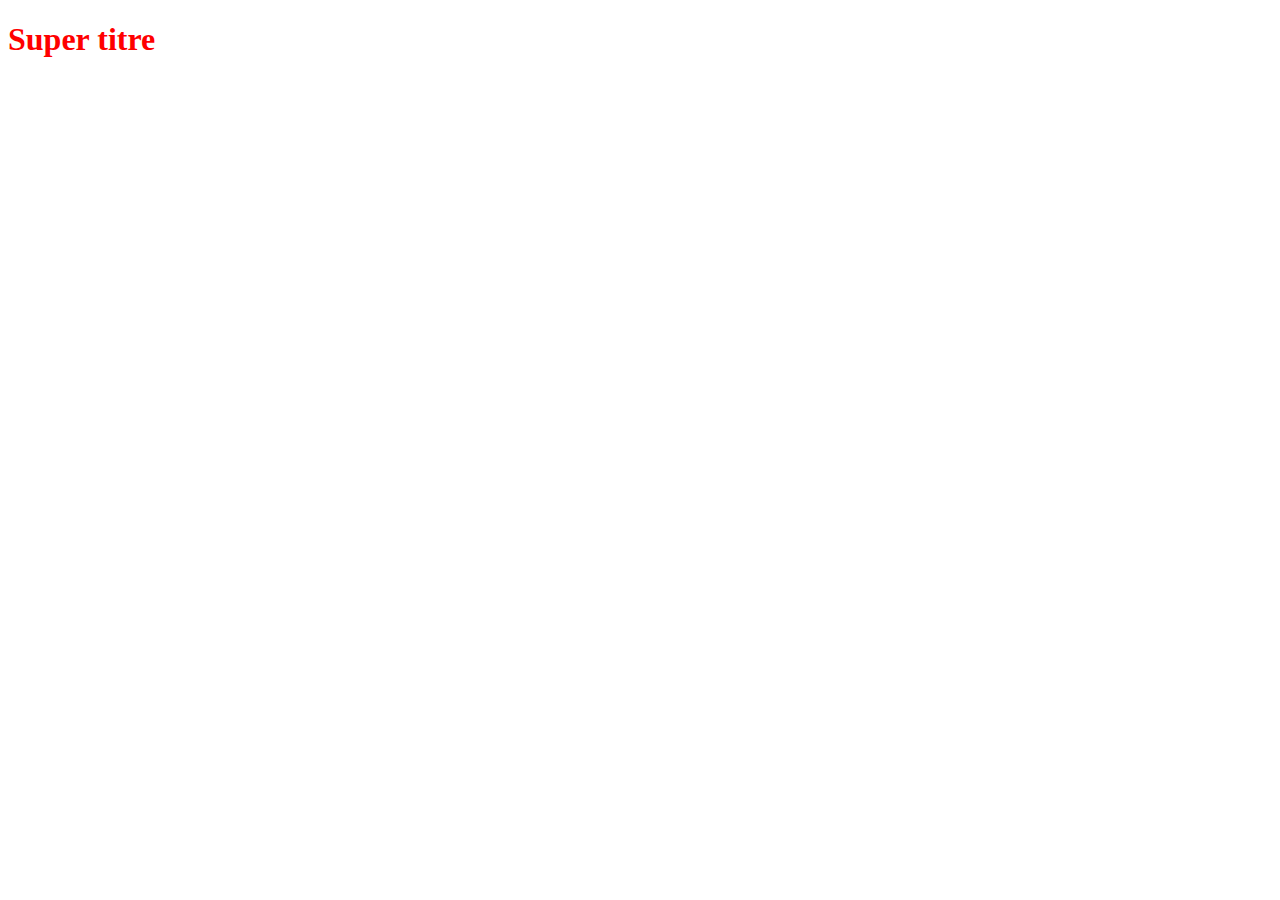
==== index.html @ dd24e5b6 "Ajout des fichiers html et css de base" ====
<!DOCTYPE html>
<html lang="fr">

<head>
  <title></title>
  <meta charset="utf-8" />
  <meta name="viewport" content="width=device-width, initial-scale=1">
  <link rel="stylesheet" type="text/css" href="style.css">

</head>

<body>
  <h1>Super titre</h1>
</body>
---- style.css ----
h1 {
  color: red;
}
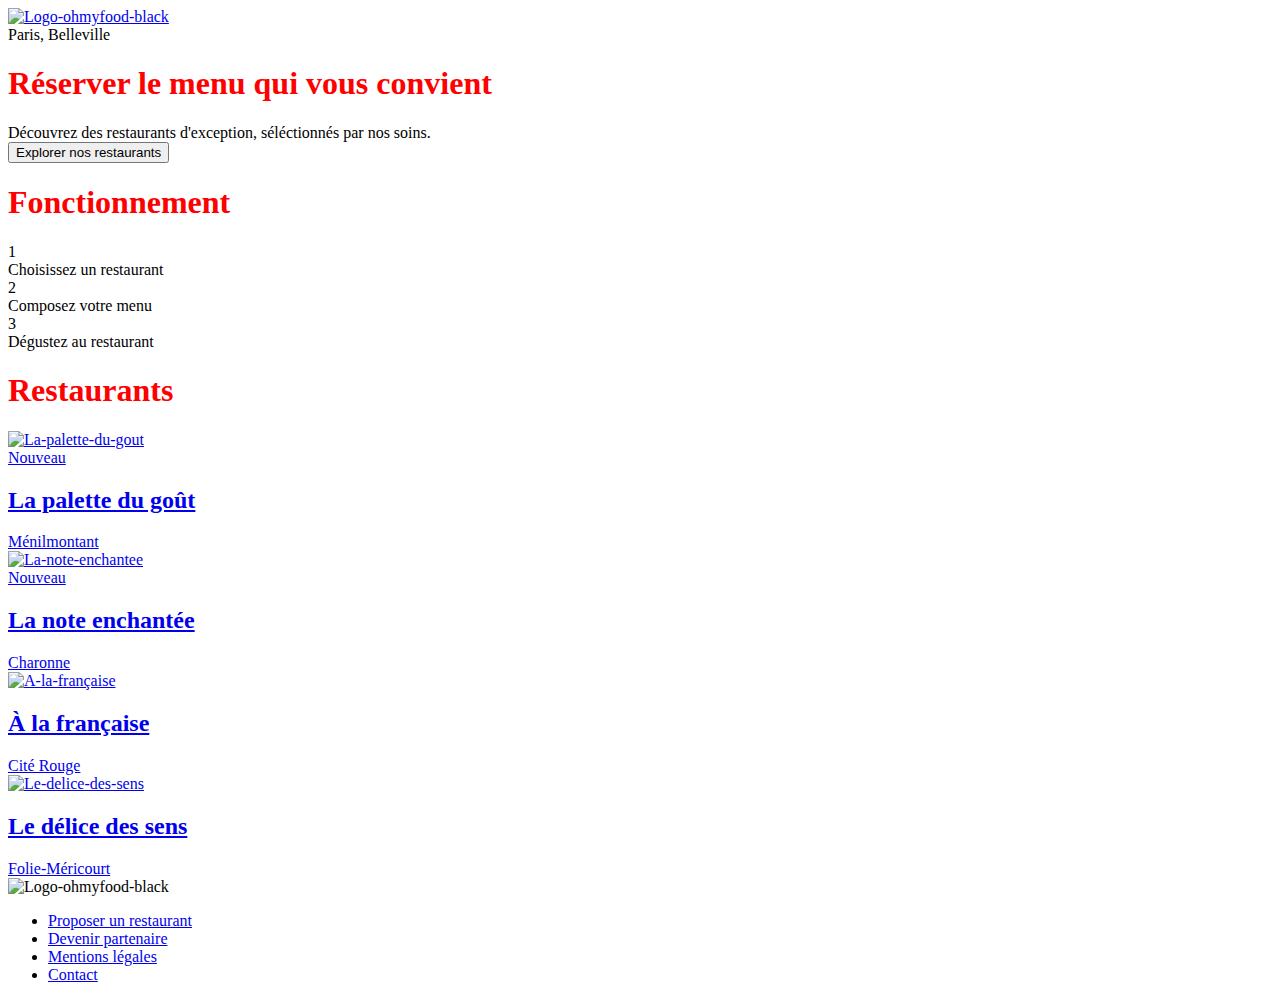
==== commit 51cf4208: "HTML page d'accueil réalisé" ====
--- a/index.html
+++ b/index.html
@@ -6,9 +6,116 @@
   <meta charset="utf-8" />
   <meta name="viewport" content="width=device-width, initial-scale=1">
   <link rel="stylesheet" type="text/css" href="style.css">
-
+  <link rel="preconnect" href="https://fonts.googleapis.com">
+  <link rel="preconnect" href="https://fonts.gstatic.com" crossorigin>
+  <link href="https://fonts.googleapis.com/css2?family=Roboto:wght@100;400;700&family=Shrikhand&display=swap"
+    rel="stylesheet">
+  <script src="https://kit.fontawesome.com/dd8148daed.js" crossorigin="anonymous"></script>
 </head>
 
 <body>
-  <h1>Super titre</h1>
+  <header class="header">
+    <a href="#" class="header__logo">
+      <img class="header__logo"
+        src="/Users/morganecharreteur/Documents/Dev_Openclassrooms/Openclassrooms-Project3/images/logo/ohmyfood@2x.svg"
+        alt="Logo-ohmyfood-black">
+    </a>
+    </div>
+  </header>
+  <div class="location">
+    <span class="location__icon"><i class="fas fa-map-marker-alt"></i></span>
+    <div class="location__citydistrict">Paris, Belleville</div>
+  </div>
+  <section class="business">
+    <h1 class="business__heading">Réserver le menu qui vous convient</h1>
+    <div class="business__byline">Découvrez des restaurants d'exception, séléctionnés par nos soins.</div>
+    <button class="business__button button_gradient" type="button">Explorer nos restaurants</button>
+  </section>
+  <main>
+    <section class="fonctioning">
+      <h1 class="fonctioning__heading">Fonctionnement</h1>
+      <div class="fonctioning__button fonctioning__option1">
+        <div class=fonctioning__number>1</div>
+        <span class="fonctioning__icon"><i class="fas fa-mobile-alt"></i></span>
+        <div class="fonctioning__title">Choisissez un restaurant</div>
+      </div>
+      <div class="fonctioning__button fonctioning__option2">
+        <div class=fonctioning__number>2</div>
+        <span class="fonctioning__icon"><i class="fas fa-list"></i></span>
+        <div class="fonctioning__title">Composez votre menu</div>
+      </div>
+      <div class="fonctioning__button fonctioning__option3--active">
+        <div class=fonctioning__number>3</div>
+        <span class="fonctioning__icon"><i class="fas fa-store"></i></span>
+        <div class="fonctioning__title">Dégustez au restaurant</div>
+      </div>
+    </section>
+    <section class="restaurants">
+      <h1 class="restaurant__heading">Restaurants</h1>
+      <a href="#" class="restaurant-card">
+        <div class="restaurant-card__imagetag">
+          <img class="restaurant-card__image"
+            src="/Users/morganecharreteur/Documents/Dev_Openclassrooms/Openclassrooms-Project3/images/restaurants/jay-wennington-N_Y88TWmGwA-unsplash.jpg"
+            alt="La-palette-du-gout">
+          <div class="restaurant-card__tag">Nouveau</div>
+        </div>
+        <div class="restaurant-card__text">
+          <h2 class="restaurant-card__text_title">La palette du goût</h2>
+          <div class="restaurant-card__text_byline">Ménilmontant</div>
+          <span class="restaurant-card__like"><i class="far fa-heart"></i></span>
+        </div>
+      </a>
+      <a href="#" class="restaurant-card">
+        <div class="restaurant-card__imagetag">
+          <img class="restaurant-card__image"
+            src="/Users/morganecharreteur/Documents/Dev_Openclassrooms/Openclassrooms-Project3/images/restaurants/stil-u2Lp8tXIcjw-unsplash.jpg"
+            alt="La-note-enchantee">
+          <div class="restaurant-card__tag">Nouveau</div>
+        </div>
+        <div class="restaurant-card__text">
+          <h2 class="restaurant-card__text_title">La note enchantée</h2>
+          <div class="restaurant-card__text_byline">Charonne</div>
+          <span class="restaurant-card__like"><i class="far fa-heart"></i></span>
+        </div>
+      </a>
+      <a href="#" class="restaurant-card">
+        <img class="restaurant-card__image"
+          src="/Users/morganecharreteur/Documents/Dev_Openclassrooms/Openclassrooms-Project3/images/restaurants/toa-heftiba-DQKerTsQwi0-unsplash.jpg"
+          alt="A-la-française">
+        <div class="restaurant-card__text">
+          <h2 class="restaurant-card__text_title">À la française</h2>
+          <div class="restaurant-card__text_byline">Cité Rouge</div>
+          <span class="restaurant-card__like"><i class="far fa-heart"></i></span>
+        </div>
+      </a>
+      <a href="#" class="restaurant-card">
+        <img class="restaurant-card__image"
+          src="/Users/morganecharreteur/Documents/Dev_Openclassrooms/Openclassrooms-Project3/images/restaurants/louis-hansel-shotsoflouis-qNBGVyOCY8Q-unsplash.jpg"
+          alt="Le-delice-des-sens">
+        <div class="restaurant-card__text">
+          <h2 class="restaurant-card__text_title">Le délice des sens</h2>
+          <div class="restaurant-card__text_byline">Folie-Méricourt</div>
+          <span class="restaurant-card__like"><i class="far fa-heart"></i></span>
+        </div>
+      </a>
+    </section>
+  </main>
+  <footer>
+    <div class="footer">
+      <div class="footer__logo"><img
+          src="/Users/morganecharreteur/Documents/Dev_Openclassrooms/Openclassrooms-Project3/images/logo/ohmyfood@2x.svg"
+          alt="Logo-ohmyfood-black"></div>
+      <ul>
+        <li class="footer__list-inline-item"> <span class="footer__icon"><i class="fas fa-utensils"></i></span><a
+            href="#">Proposer
+            un restaurant</a></li>
+        <li class="footer__list-inline-item"><span class="footer__icon"><i class="fas fa-hands-helping"></i></span><a
+            href="#">Devenir
+            partenaire</a></li>
+        <li class="footer__list-inline-item"><a href="#">Mentions légales</a></li>
+        <li class="footer__list-inline-item"><a href="#">Contact</a></li>
+      </ul>
+    </div>
+  </footer>
+  <script src="functions.js"></script>
 </body>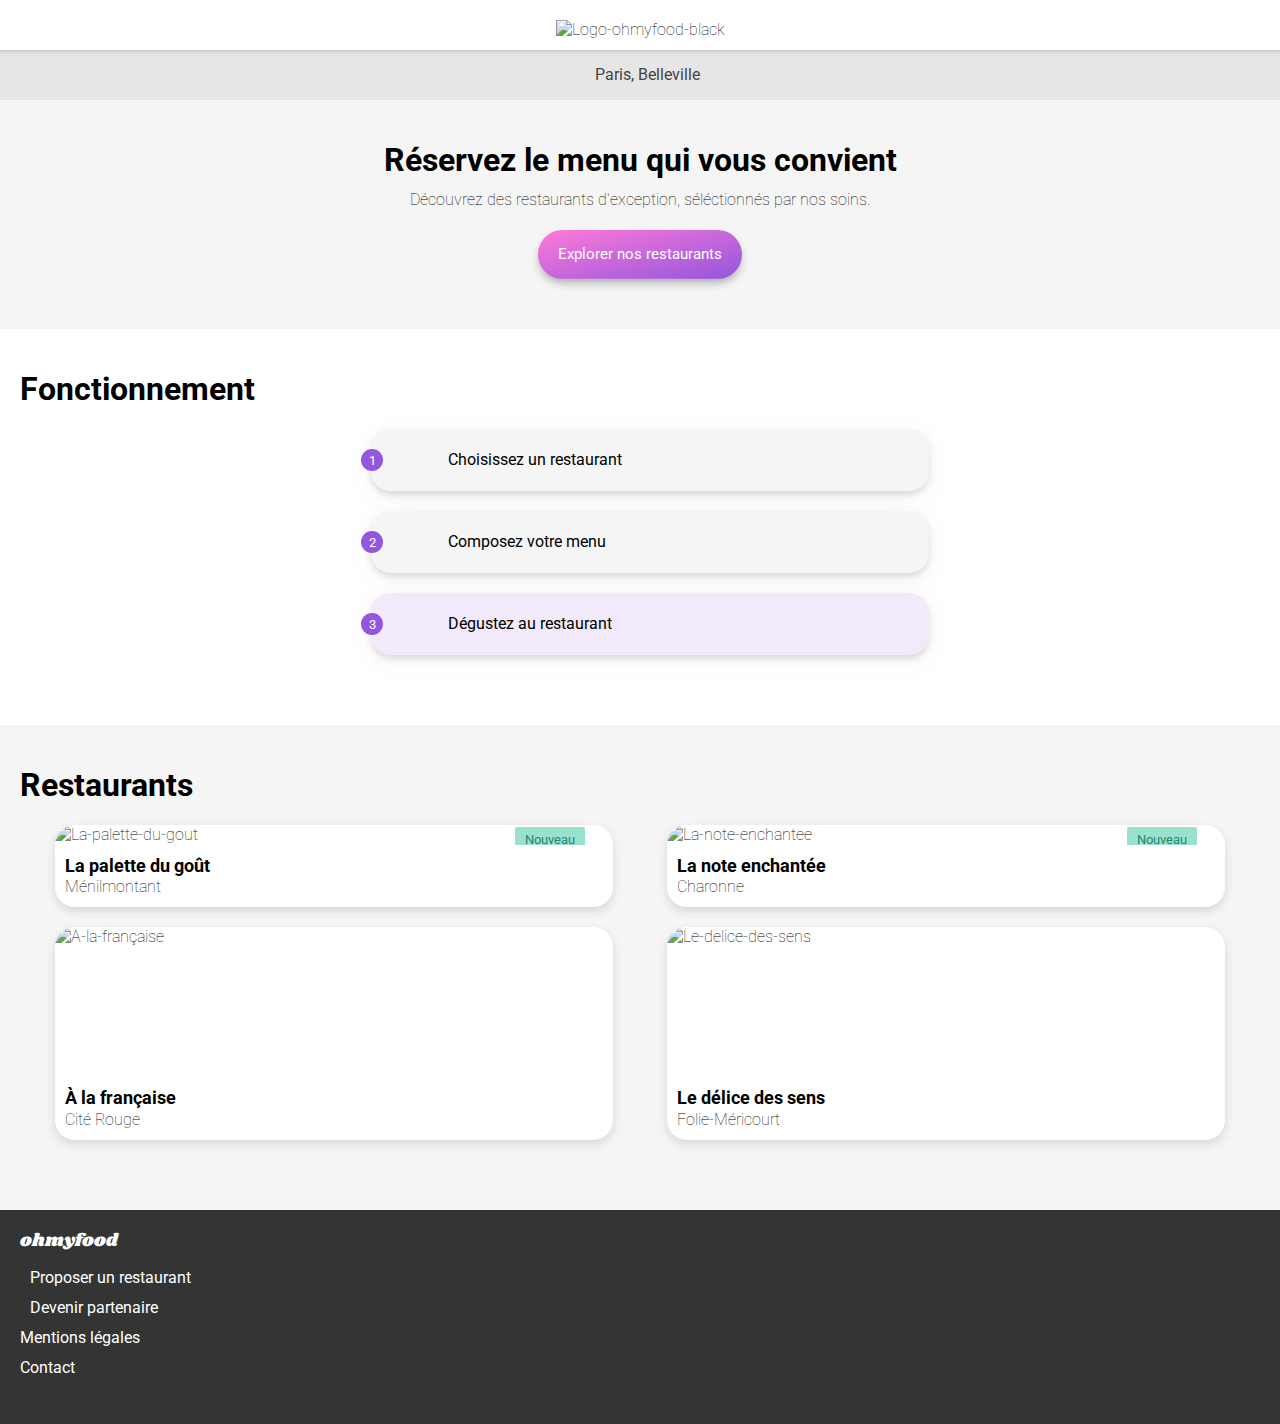
==== commit 4b814422: "Site responsive" ====
--- a/index.html
+++ b/index.html
@@ -5,7 +5,7 @@
   <title></title>
   <meta charset="utf-8" />
   <meta name="viewport" content="width=device-width, initial-scale=1">
-  <link rel="stylesheet" type="text/css" href="style.css">
+  <link rel="stylesheet" type="text/css" href="css/style.css">
   <link rel="preconnect" href="https://fonts.googleapis.com">
   <link rel="preconnect" href="https://fonts.gstatic.com" crossorigin>
   <link href="https://fonts.googleapis.com/css2?family=Roboto:wght@100;400;700&family=Shrikhand&display=swap"
@@ -14,108 +14,126 @@
 </head>
 
 <body>
-  <header class="header">
-    <a href="#" class="header__logo">
-      <img class="header__logo"
-        src="/Users/morganecharreteur/Documents/Dev_Openclassrooms/Openclassrooms-Project3/images/logo/ohmyfood@2x.svg"
-        alt="Logo-ohmyfood-black">
-    </a>
+  <div class="loader">
+    <div class="loader__circle">
     </div>
-  </header>
-  <div class="location">
-    <span class="location__icon"><i class="fas fa-map-marker-alt"></i></span>
-    <div class="location__citydistrict">Paris, Belleville</div>
   </div>
-  <section class="business">
-    <h1 class="business__heading">Réserver le menu qui vous convient</h1>
-    <div class="business__byline">Découvrez des restaurants d'exception, séléctionnés par nos soins.</div>
-    <button class="business__button button_gradient" type="button">Explorer nos restaurants</button>
-  </section>
-  <main>
-    <section class="fonctioning">
-      <h1 class="fonctioning__heading">Fonctionnement</h1>
-      <div class="fonctioning__button fonctioning__option1">
-        <div class=fonctioning__number>1</div>
-        <span class="fonctioning__icon"><i class="fas fa-mobile-alt"></i></span>
-        <div class="fonctioning__title">Choisissez un restaurant</div>
+  <div class="container">
+    <div class=header-container>
+      <header class="header">
+        <a href="#" class="header__logo">
+          <img class="header__logo"
+            src="/Users/morganecharreteur/Documents/Dev_Openclassrooms/Openclassrooms-Project3/images/logo/ohmyfood@2x.svg"
+            alt="Logo-ohmyfood-black">
+        </a>
+      </header>
+      <div class="location">
+        <span class="location__icon"><i class="fas fa-map-marker-alt"></i></span>
+        <div class="location__citydistrict">Paris, Belleville</div>
       </div>
-      <div class="fonctioning__button fonctioning__option2">
-        <div class=fonctioning__number>2</div>
-        <span class="fonctioning__icon"><i class="fas fa-list"></i></span>
-        <div class="fonctioning__title">Composez votre menu</div>
+      <section class="business">
+        <h1 class="business__heading">Réservez le menu qui vous convient</h1>
+        <div class="business__byline">Découvrez des restaurants d'exception, séléctionnés par nos soins.</div>
+        <button class="business__button button_gradient" type="button">Explorer nos restaurants</button>
+      </section>
+    </div>
+    <main>
+      <section class="fonctioning">
+        <h1 class="fonctioning__heading">Fonctionnement</h1>
+        <div class="fonctioning__cards">
+          <div class="fonctioning__card">
+            <div class=fonctioning__number>1</div>
+            <span class="fonctioning__icon"><i class="fas fa-mobile-alt"></i></span>
+            <div class="fonctioning__title">Choisissez un restaurant</div>
+          </div>
+          <div class="fonctioning__card">
+            <div class=fonctioning__number>2</div>
+            <span class="fonctioning__icon"><i class="fas fa-list"></i></span>
+            <div class="fonctioning__title">Composez votre menu</div>
+          </div>
+          <div class="fonctioning__card fonctioning__card--active">
+            <div class=fonctioning__number>3</div>
+            <span class="fonctioning__card--active__icon"><i class="fas fa-store"></i></span>
+            <div class="fonctioning__title">Dégustez au restaurant</div>
+          </div>
+
+        </div>
+      </section>
+      <section class="restaurant">
+        <h1 class="restaurant__heading">Restaurants</h1>
+        <div class="restaurant__cards">
+          <a href="pages/pagemenu1.html" class="restaurant__card">
+            <div class="restaurant__imagetag">
+              <img class="restaurant__image"
+                src="/Users/morganecharreteur/Documents/Dev_Openclassrooms/Openclassrooms-Project3/images/restaurants/jay-wennington-N_Y88TWmGwA-unsplash.jpg"
+                alt="La-palette-du-gout">
+              <div class="restaurant__tag">Nouveau</div>
+            </div>
+            <div class="restaurant__text-like">
+              <div class="restaurant__text">
+                <h2 class="restaurant__text_title">La palette du goût</h2>
+                <div class="restaurant__text_byline">Ménilmontant</div>
+              </div>
+              <span class="restaurant__like"><i class="fas fa-heart"></i></span>
+            </div>
+          </a>
+          <a href="#" class="restaurant__card">
+            <div class="restaurant__imagetag">
+              <div class="restaurant__tag">Nouveau</div>
+              <img class="restaurant__image"
+                src="/Users/morganecharreteur/Documents/Dev_Openclassrooms/Openclassrooms-Project3/images/restaurants/stil-u2Lp8tXIcjw-unsplash.jpg"
+                alt="La-note-enchantee">
+            </div>
+            <div class="restaurant__text-like">
+              <div class="restaurant__text">
+                <h2 class="restaurant__text_title">La note enchantée</h2>
+                <div class="restaurant__text_byline">Charonne</div>
+              </div>
+              <span class="restaurant__like"><i class="fas fa-heart"></i></span>
+            </div>
+          </a>
+          <a href="#" class="restaurant__card">
+            <img class="restaurant__image"
+              src="/Users/morganecharreteur/Documents/Dev_Openclassrooms/Openclassrooms-Project3/images/restaurants/toa-heftiba-DQKerTsQwi0-unsplash.jpg"
+              alt="A-la-française">
+            <div class="restaurant__text-like">
+              <div class="restaurant__text">
+                <h2 class="restaurant__text_title">À la française</h2>
+                <div class="restaurant__text_byline">Cité Rouge</div>
+              </div>
+              <span class="restaurant__like"><i class="fas fa-heart"></i></span>
+            </div>
+          </a>
+          <a href="#" class="restaurant__card">
+            <img class="restaurant__image"
+              src="/Users/morganecharreteur/Documents/Dev_Openclassrooms/Openclassrooms-Project3/images/restaurants/louis-hansel-shotsoflouis-qNBGVyOCY8Q-unsplash.jpg"
+              alt="Le-delice-des-sens">
+            <div class="restaurant__text-like">
+              <div class="restaurant__text">
+                <h2 class="restaurant__text_title">Le délice des sens</h2>
+                <div class="restaurant__text_byline">Folie-Méricourt</div>
+              </div>
+              <span class="restaurant__like"><i class="fas fa-heart"></i></span>
+            </div>
+          </a>
+        </div>
+      </section>
+    </main>
+    <footer>
+      <div class="footer">
+        <div class="footer__logo">ohmyfood</div>
+        <ul class="footer__list">
+          <li class="footer__list-inline-item"> <span class="footer__icon"><i class="fas fa-utensils"></i></span><a
+              href="#">Proposer
+              un restaurant</a></li>
+          <li class="footer__list-inline-item"><span class="footer__icon"><i class="fas fa-hands-helping"></i></span><a
+              href="#">Devenir
+              partenaire</a></li>
+          <li class="footer__list-inline-item"><a href="#">Mentions légales</a></li>
+          <li class="footer__list-inline-item"><a href="mailto:morganecharreteur@gmail.com">Contact</a></li>
+        </ul>
       </div>
-      <div class="fonctioning__button fonctioning__option3--active">
-        <div class=fonctioning__number>3</div>
-        <span class="fonctioning__icon"><i class="fas fa-store"></i></span>
-        <div class="fonctioning__title">Dégustez au restaurant</div>
-      </div>
-    </section>
-    <section class="restaurants">
-      <h1 class="restaurant__heading">Restaurants</h1>
-      <a href="#" class="restaurant-card">
-        <div class="restaurant-card__imagetag">
-          <img class="restaurant-card__image"
-            src="/Users/morganecharreteur/Documents/Dev_Openclassrooms/Openclassrooms-Project3/images/restaurants/jay-wennington-N_Y88TWmGwA-unsplash.jpg"
-            alt="La-palette-du-gout">
-          <div class="restaurant-card__tag">Nouveau</div>
-        </div>
-        <div class="restaurant-card__text">
-          <h2 class="restaurant-card__text_title">La palette du goût</h2>
-          <div class="restaurant-card__text_byline">Ménilmontant</div>
-          <span class="restaurant-card__like"><i class="far fa-heart"></i></span>
-        </div>
-      </a>
-      <a href="#" class="restaurant-card">
-        <div class="restaurant-card__imagetag">
-          <img class="restaurant-card__image"
-            src="/Users/morganecharreteur/Documents/Dev_Openclassrooms/Openclassrooms-Project3/images/restaurants/stil-u2Lp8tXIcjw-unsplash.jpg"
-            alt="La-note-enchantee">
-          <div class="restaurant-card__tag">Nouveau</div>
-        </div>
-        <div class="restaurant-card__text">
-          <h2 class="restaurant-card__text_title">La note enchantée</h2>
-          <div class="restaurant-card__text_byline">Charonne</div>
-          <span class="restaurant-card__like"><i class="far fa-heart"></i></span>
-        </div>
-      </a>
-      <a href="#" class="restaurant-card">
-        <img class="restaurant-card__image"
-          src="/Users/morganecharreteur/Documents/Dev_Openclassrooms/Openclassrooms-Project3/images/restaurants/toa-heftiba-DQKerTsQwi0-unsplash.jpg"
-          alt="A-la-française">
-        <div class="restaurant-card__text">
-          <h2 class="restaurant-card__text_title">À la française</h2>
-          <div class="restaurant-card__text_byline">Cité Rouge</div>
-          <span class="restaurant-card__like"><i class="far fa-heart"></i></span>
-        </div>
-      </a>
-      <a href="#" class="restaurant-card">
-        <img class="restaurant-card__image"
-          src="/Users/morganecharreteur/Documents/Dev_Openclassrooms/Openclassrooms-Project3/images/restaurants/louis-hansel-shotsoflouis-qNBGVyOCY8Q-unsplash.jpg"
-          alt="Le-delice-des-sens">
-        <div class="restaurant-card__text">
-          <h2 class="restaurant-card__text_title">Le délice des sens</h2>
-          <div class="restaurant-card__text_byline">Folie-Méricourt</div>
-          <span class="restaurant-card__like"><i class="far fa-heart"></i></span>
-        </div>
-      </a>
-    </section>
-  </main>
-  <footer>
-    <div class="footer">
-      <div class="footer__logo"><img
-          src="/Users/morganecharreteur/Documents/Dev_Openclassrooms/Openclassrooms-Project3/images/logo/ohmyfood@2x.svg"
-          alt="Logo-ohmyfood-black"></div>
-      <ul>
-        <li class="footer__list-inline-item"> <span class="footer__icon"><i class="fas fa-utensils"></i></span><a
-            href="#">Proposer
-            un restaurant</a></li>
-        <li class="footer__list-inline-item"><span class="footer__icon"><i class="fas fa-hands-helping"></i></span><a
-            href="#">Devenir
-            partenaire</a></li>
-        <li class="footer__list-inline-item"><a href="#">Mentions légales</a></li>
-        <li class="footer__list-inline-item"><a href="#">Contact</a></li>
-      </ul>
-    </div>
+  </div>
   </footer>
-  <script src="functions.js"></script>
+  </div>
 </body>--- a/css/style.css
+++ b/css/style.css
@@ -0,0 +1,678 @@
+.fonctioning, .restaurant, .menu__content {
+  padding: 40px 20px 70px 20px;
+}
+
+.fonctioning__card--active__icon, .fonctioning__icon {
+  margin-right: 20px;
+  display: -webkit-box;
+  display: -ms-flexbox;
+  display: flex;
+  font-size: 18px;
+}
+
+.fonctioning__card--active__icon .fas, .fonctioning__icon .fas {
+  width: 20px;
+}
+
+.restaurant__like, .menu__like {
+  font-size: 22px;
+}
+
+.menu__card-title, .menu__card-subtitle {
+  overflow: hidden;
+  text-overflow: ellipsis;
+}
+
+* {
+  -webkit-box-sizing: border-box;
+          box-sizing: border-box;
+  line-height: 1.25;
+}
+
+body {
+  color: black;
+  margin: 0;
+  font-weight: 100;
+  font-size: 16px;
+}
+
+body,
+input,
+button {
+  font-family: "Roboto", sans-serif;
+}
+
+.header-container {
+  text-align: center;
+}
+
+a {
+  text-decoration: none;
+  color: inherit;
+}
+
+h1,
+h2 {
+  margin: 0;
+}
+
+h2 {
+  font-size: 18px;
+}
+
+.container {
+  -webkit-animation: fadeInAnimation ease 1s;
+          animation: fadeInAnimation ease 1s;
+  -webkit-animation-iteration-count: 1;
+          animation-iteration-count: 1;
+  -webkit-animation-fill-mode: backwards;
+          animation-fill-mode: backwards;
+  -webkit-animation-delay: 2000ms;
+          animation-delay: 2000ms;
+  background-color: white;
+}
+
+@-webkit-keyframes fadeInAnimation {
+  0% {
+    opacity: 0;
+  }
+  100% {
+    opacity: 1;
+  }
+}
+
+@keyframes fadeInAnimation {
+  0% {
+    opacity: 0;
+  }
+  100% {
+    opacity: 1;
+  }
+}
+
+.header {
+  padding: 20px 0px 10px 0px;
+  display: -webkit-box;
+  display: -ms-flexbox;
+  display: flex;
+  -webkit-box-pack: center;
+      -ms-flex-pack: center;
+          justify-content: center;
+  -webkit-box-align: center;
+      -ms-flex-align: center;
+          align-items: center;
+}
+
+.header__icon {
+  position: absolute;
+  left: 20px;
+  font-size: 20px;
+  color: #5f5f5f;
+}
+
+.footer {
+  padding: 20px 0px 20px 20px;
+  background-color: #343434;
+  color: white;
+}
+
+.footer__logo {
+  font-family: "Shrikhand", sans-serif;
+  font-size: 18px;
+}
+
+.footer__list {
+  padding: 0;
+}
+
+.footer__list-inline-item {
+  list-style: none;
+  font-weight: 400;
+  padding-bottom: 10px;
+}
+
+.footer__icon {
+  padding-right: 10px;
+  font-size: 10px;
+}
+
+.footer__icon .fas {
+  width: 10px;
+}
+
+.button_gradient {
+  font-weight: 400;
+  color: white;
+  padding: 15px 20px 15px 20px;
+  border: none;
+  border-radius: 50px;
+  background-image: -webkit-gradient(linear, right bottom, left top, from(#9356dc), to(#ff79da));
+  background-image: linear-gradient(to left top, #9356dc, #ff79da);
+  background-position: left;
+  font-size: 15px;
+  -webkit-box-shadow: rgba(83, 83, 83, 0.29) 0px 6px 10px -2px, rgba(83, 83, 83, 0.29) 0px 4px 10px -3px;
+          box-shadow: rgba(83, 83, 83, 0.29) 0px 6px 10px -2px, rgba(83, 83, 83, 0.29) 0px 4px 10px -3px;
+  -webkit-transition: background-image 300ms ease-in;
+  transition: background-image 300ms ease-in;
+}
+
+.button_gradient:hover {
+  background-image: -webkit-gradient(linear, right bottom, left top, from(#a16be0), to(#ff93e1));
+  background-image: linear-gradient(to left top, #a16be0, #ff93e1);
+  -webkit-box-shadow: rgba(83, 83, 83, 0.29) 0px 6px 10px -2px, rgba(83, 83, 83, 0.29) 0px 4px 20px -3px;
+          box-shadow: rgba(83, 83, 83, 0.29) 0px 6px 10px -2px, rgba(83, 83, 83, 0.29) 0px 4px 20px -3px;
+  cursor: pointer;
+}
+
+.fa-heart {
+  cursor: pointer;
+  width: 24px;
+  height: 48px;
+  text-align: center;
+  background-image: -webkit-gradient(linear, left top, left bottom, from(#9356dc), to(#ff79da));
+  background-image: linear-gradient(to bottom, #9356dc, #ff79da);
+  background-position: bottom;
+  background-size: 24px 24px;
+  background-repeat: no-repeat;
+  background-clip: text;
+  -webkit-background-clip: text;
+  -webkit-text-fill-color: transparent;
+  -webkit-text-stroke-width: 1px;
+  -webkit-text-stroke-color: black;
+  transition: background-position 600ms ease-in-out, -webkit-text-stroke-color 600ms ease-in-out;
+}
+
+.fa-heart:hover {
+  -webkit-text-stroke-color: transparent;
+  background-position: top;
+}
+
+@-webkit-keyframes spinner {
+  0% {
+    -webkit-transform: translate3d(-50%, -50%, 0) rotate(0deg);
+            transform: translate3d(-50%, -50%, 0) rotate(0deg);
+  }
+  100% {
+    -webkit-transform: translate3d(-50%, -50%, 0) rotate(360deg);
+            transform: translate3d(-50%, -50%, 0) rotate(360deg);
+  }
+}
+
+@keyframes spinner {
+  0% {
+    -webkit-transform: translate3d(-50%, -50%, 0) rotate(0deg);
+            transform: translate3d(-50%, -50%, 0) rotate(0deg);
+  }
+  100% {
+    -webkit-transform: translate3d(-50%, -50%, 0) rotate(360deg);
+            transform: translate3d(-50%, -50%, 0) rotate(360deg);
+  }
+}
+
+.loader {
+  z-index: -5;
+  position: absolute;
+  display: -webkit-box;
+  display: -ms-flexbox;
+  display: flex;
+  -webkit-box-pack: center;
+      -ms-flex-pack: center;
+          justify-content: center;
+  -webkit-box-align: center;
+      -ms-flex-align: center;
+          align-items: center;
+  -webkit-box-orient: vertical;
+  -webkit-box-direction: normal;
+      -ms-flex-direction: column;
+          flex-direction: column;
+  -ms-flex-wrap: nowrap;
+      flex-wrap: nowrap;
+  width: 100%;
+  height: 100vh;
+}
+
+.loader__circle::before {
+  -webkit-animation: 2s linear infinite spinner;
+          animation: 2s linear infinite spinner;
+  -webkit-animation-play-state: inherit;
+          animation-play-state: inherit;
+  border: solid 10px whitesmoke;
+  border-bottom-color: #9356dc;
+  border-radius: 50%;
+  content: "";
+  -webkit-transform: translate3d(-50%, -50%, 0);
+          transform: translate3d(-50%, -50%, 0);
+  will-change: transform;
+  width: 120px;
+  height: 120px;
+  margin-top: 120px;
+  margin-left: 120px;
+  display: block;
+}
+
+.location {
+  display: -webkit-box;
+  display: -ms-flexbox;
+  display: flex;
+  -webkit-box-pack: center;
+      -ms-flex-pack: center;
+          justify-content: center;
+  font-weight: 400;
+  background-color: #e6e6e6;
+  color: #444444;
+  padding: 15px 0px 15px 0px;
+  -webkit-box-shadow: inset 0 5px 5px -5px rgba(83, 83, 83, 0.39);
+          box-shadow: inset 0 5px 5px -5px rgba(83, 83, 83, 0.39);
+}
+
+.location__icon {
+  padding-right: 15px;
+}
+
+.business {
+  padding: 40px;
+  background-color: whitesmoke;
+}
+
+.business__byline {
+  margin: 10px 0;
+}
+
+.business__button {
+  margin: 10px;
+}
+
+.fonctioning__heading {
+  padding-bottom: 20px;
+}
+
+.fonctioning__cards {
+  display: -webkit-box;
+  display: -ms-flexbox;
+  display: flex;
+  -webkit-box-orient: vertical;
+  -webkit-box-direction: normal;
+      -ms-flex-direction: column;
+          flex-direction: column;
+  -webkit-box-pack: center;
+      -ms-flex-pack: center;
+          justify-content: center;
+  gap: 20px;
+  font-weight: 400;
+}
+
+.fonctioning__card {
+  padding: 20px 0px 20px 0px;
+  display: -webkit-box;
+  display: -ms-flexbox;
+  display: flex;
+  -webkit-box-orient: horizontal;
+  -webkit-box-direction: normal;
+      -ms-flex-direction: row;
+          flex-direction: row;
+  -webkit-box-pack: start;
+      -ms-flex-pack: start;
+          justify-content: flex-start;
+  -webkit-box-align: center;
+      -ms-flex-align: center;
+          align-items: center;
+  background-color: whitesmoke;
+  border-radius: 20px;
+  position: relative;
+  left: 10px;
+  -webkit-box-shadow: rgba(83, 83, 83, 0.02) 0px 6px 20px 10px, rgba(83, 83, 83, 0.29) 0px 4px 10px -2px;
+          box-shadow: rgba(83, 83, 83, 0.02) 0px 6px 20px 10px, rgba(83, 83, 83, 0.29) 0px 4px 10px -2px;
+}
+
+.fonctioning__card--active {
+  background-color: #f2eafb;
+}
+
+.fonctioning__card--active__icon {
+  color: #9356dc;
+}
+
+.fonctioning__number {
+  background-color: #9356dc;
+  color: white;
+  border-radius: 50%;
+  margin-right: 15px;
+  font-size: 13px;
+  width: 22px;
+  height: 22px;
+  text-align: center;
+  padding-top: 4px;
+  position: relative;
+  right: 10px;
+}
+
+.fonctioning__icon {
+  color: #5f5f5f;
+}
+
+.restaurant {
+  background-color: whitesmoke;
+}
+
+.restaurant__heading {
+  padding-bottom: 20px;
+}
+
+.restaurant__cards {
+  gap: 20px;
+  display: -webkit-box;
+  display: -ms-flexbox;
+  display: flex;
+  -webkit-box-orient: vertical;
+  -webkit-box-direction: normal;
+      -ms-flex-direction: column;
+          flex-direction: column;
+  -webkit-box-pack: align-items;
+      -ms-flex-pack: align-items;
+          justify-content: align-items;
+}
+
+.restaurant__card {
+  background-color: #fff;
+  border-radius: 20px;
+  overflow: hidden;
+  display: -webkit-box;
+  display: -ms-flexbox;
+  display: flex;
+  -webkit-box-orient: vertical;
+  -webkit-box-direction: normal;
+      -ms-flex-direction: column;
+          flex-direction: column;
+  -webkit-box-shadow: 0 4px 10px 0 rgba(97, 97, 97, 0.1), 0 4px 10px 0 rgba(97, 97, 97, 0.1);
+          box-shadow: 0 4px 10px 0 rgba(97, 97, 97, 0.1), 0 4px 10px 0 rgba(97, 97, 97, 0.1);
+}
+
+.restaurant__imagetag {
+  position: relative;
+  overflow: auto;
+}
+
+.restaurant__image {
+  height: 150px;
+  width: 100%;
+  -o-object-fit: cover;
+     object-fit: cover;
+  -o-object-position: center;
+     object-position: center;
+}
+
+.restaurant__tag {
+  background-color: #99e2d0;
+  padding: 5px 10px 5px 10px;
+  position: absolute;
+  top: 10%;
+  right: 5%;
+  font-weight: 400;
+  font-size: 13px;
+  border-radius: 2px;
+  color: #278870;
+}
+
+.restaurant__text-like {
+  display: -webkit-box;
+  display: -ms-flexbox;
+  display: flex;
+  -webkit-box-pack: justify;
+      -ms-flex-pack: justify;
+          justify-content: space-between;
+  padding: 10px;
+}
+
+.restaurant__like {
+  padding-right: 10px;
+}
+
+@media (min-width: 768px) {
+  .fonctioning__cards {
+    -webkit-box-align: center;
+        -ms-flex-align: center;
+            align-items: center;
+  }
+  .fonctioning__card {
+    width: 45%;
+  }
+  .restaurant__cards {
+    -webkit-box-orient: horizontal;
+    -webkit-box-direction: normal;
+        -ms-flex-direction: row;
+            flex-direction: row;
+    -ms-flex-wrap: wrap;
+        flex-wrap: wrap;
+    -webkit-box-pack: space-evenly;
+        -ms-flex-pack: space-evenly;
+            justify-content: space-evenly;
+  }
+  .restaurant__card {
+    width: 45%;
+  }
+}
+
+.menu__image {
+  height: 250px;
+  width: 100%;
+  -o-object-fit: cover;
+     object-fit: cover;
+}
+
+.menu__content {
+  display: -webkit-box;
+  display: -ms-flexbox;
+  display: flex;
+  -webkit-box-orient: vertical;
+  -webkit-box-direction: normal;
+      -ms-flex-direction: column;
+          flex-direction: column;
+  background-color: whitesmoke;
+  border-radius: 50px 50px 0 0;
+  margin-top: -50px;
+  position: relative;
+}
+
+.menu__restaurant-title {
+  display: -webkit-box;
+  display: -ms-flexbox;
+  display: flex;
+  -webkit-box-orient: horizontal;
+  -webkit-box-direction: normal;
+      -ms-flex-direction: row;
+          flex-direction: row;
+  -webkit-box-align: center;
+      -ms-flex-align: center;
+          align-items: center;
+  -webkit-box-align: baseline;
+      -ms-flex-align: baseline;
+          align-items: baseline;
+}
+
+.menu__restaurant-name {
+  font-family: "Shrikhand", sans-serif;
+  font-size: 1.8em;
+}
+
+.menu__like {
+  padding-left: 50px;
+}
+
+.menu__part-title {
+  border-bottom: 3px solid #99e2d0;
+  padding-bottom: 5px;
+  width: 40px;
+  padding-top: 30px;
+}
+
+.menu__cards {
+  padding-top: 20px;
+  display: -webkit-box;
+  display: -ms-flexbox;
+  display: flex;
+  -webkit-box-orient: vertical;
+  -webkit-box-direction: normal;
+      -ms-flex-direction: column;
+          flex-direction: column;
+  gap: 15px;
+}
+
+.menu__card {
+  cursor: pointer;
+  background-color: white;
+  -webkit-box-shadow: rgba(100, 100, 111, 0.2) 0px 7px 10px 0px;
+          box-shadow: rgba(100, 100, 111, 0.2) 0px 7px 10px 0px;
+  display: -webkit-box;
+  display: -ms-flexbox;
+  display: flex;
+  border-radius: 10px;
+  -webkit-box-pack: justify;
+      -ms-flex-pack: justify;
+          justify-content: space-between;
+  overflow: hidden;
+  -webkit-animation: fadeCard ease 1s;
+          animation: fadeCard ease 1s;
+  -webkit-animation-iteration-count: 1;
+          animation-iteration-count: 1;
+  -webkit-animation-fill-mode: backwards;
+          animation-fill-mode: backwards;
+}
+
+.menu__card:nth-child(1) {
+  -webkit-animation-delay: 0.2s;
+          animation-delay: 0.2s;
+}
+
+.menu__card:nth-child(2) {
+  -webkit-animation-delay: 0.4s;
+          animation-delay: 0.4s;
+}
+
+.menu__card:nth-child(3) {
+  -webkit-animation-delay: 0.6s;
+          animation-delay: 0.6s;
+}
+
+.menu__card:hover .menu__card-animation {
+  margin-right: 0px;
+}
+
+.menu__card:hover .menu__icon {
+  -webkit-transform: rotate(0deg);
+          transform: rotate(0deg);
+}
+
+.menu__card-container {
+  padding: 10px 0px 10px 10px;
+  -webkit-box-align: end;
+      -ms-flex-align: end;
+          align-items: flex-end;
+  -webkit-box-pack: justify;
+      -ms-flex-pack: justify;
+          justify-content: space-between;
+  width: 100%;
+  height: 100%;
+  display: -webkit-box;
+  display: -ms-flexbox;
+  display: flex;
+  overflow: hidden;
+}
+
+.menu__card-text {
+  overflow: hidden;
+  text-overflow: ellipsis;
+  white-space: nowrap;
+  display: block;
+}
+
+.menu__card-title {
+  font-weight: 400;
+  font-size: 18px;
+  padding-bottom: 5px;
+}
+
+.menu__card-price {
+  font-weight: 400;
+  padding: 0px 10px 0px 10px;
+}
+
+.menu__card-animation {
+  -webkit-transition: margin 350ms ease-in-out;
+  transition: margin 350ms ease-in-out;
+  margin-right: -80px;
+  width: 80px;
+  border-radius: 0px 10px 10px 0px;
+  background-color: #99e2d0;
+  display: -webkit-box;
+  display: -ms-flexbox;
+  display: flex;
+  -webkit-box-pack: center;
+      -ms-flex-pack: center;
+          justify-content: center;
+  -webkit-box-align: center;
+      -ms-flex-align: center;
+          align-items: center;
+}
+
+.menu__icon {
+  width: 30px;
+  height: 30px;
+  font-size: 25px;
+  color: white;
+  text-align: center;
+  -webkit-transform: rotate(-240deg);
+          transform: rotate(-240deg);
+  -webkit-transition: -webkit-transform 300ms ease-out;
+  transition: -webkit-transform 300ms ease-out;
+  transition: transform 300ms ease-out;
+  transition: transform 300ms ease-out, -webkit-transform 300ms ease-out;
+  -webkit-transition-delay: 120ms;
+          transition-delay: 120ms;
+}
+
+.menu__bloc-button {
+  text-align: center;
+}
+
+.menu__button {
+  margin-top: 40px;
+  padding: 15px 40px 15px 40px;
+}
+
+@-webkit-keyframes fadeCard {
+  0% {
+    opacity: 0;
+    margin-top: 15px;
+  }
+  100% {
+    opacity: 1;
+    margin-top: 0px;
+  }
+}
+
+@keyframes fadeCard {
+  0% {
+    opacity: 0;
+    margin-top: 15px;
+  }
+  100% {
+    opacity: 1;
+    margin-top: 0px;
+  }
+}
+
+@media (min-width: 768px) {
+  .menu__part-bloc {
+    width: 30%;
+  }
+  .menu__part {
+    display: -webkit-box;
+    display: -ms-flexbox;
+    display: flex;
+    -ms-flex-pack: distribute;
+        justify-content: space-around;
+    -ms-flex-wrap: wrap;
+        flex-wrap: wrap;
+  }
+}
+/*# sourceMappingURL=style.css.map */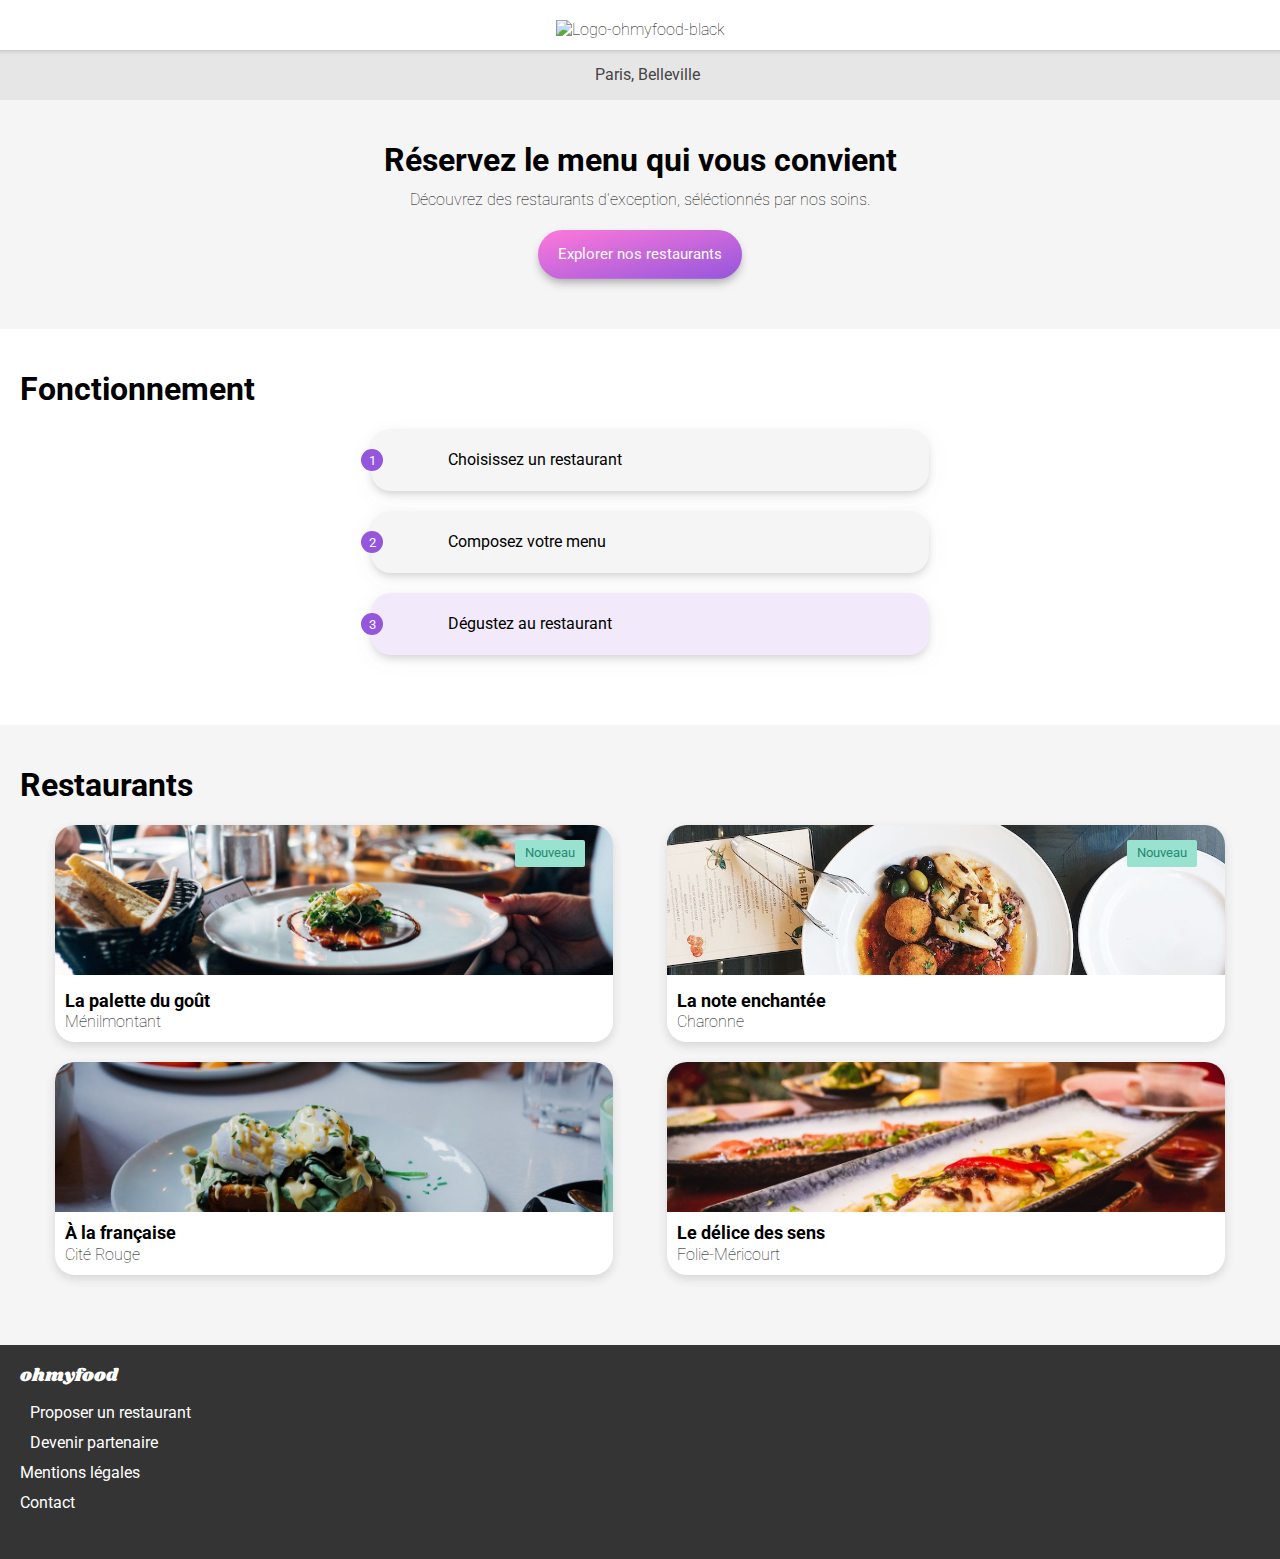
==== commit 427a26bd: "Images compressées" ====
--- a/index.html
+++ b/index.html
@@ -2,7 +2,7 @@
 <html lang="fr">
 
 <head>
-  <title></title>
+  <title>Commande de repas en ligne</title>
   <meta charset="utf-8" />
   <meta name="viewport" content="width=device-width, initial-scale=1">
   <link rel="stylesheet" type="text/css" href="css/style.css">
@@ -22,9 +22,7 @@
     <div class=header-container>
       <header class="header">
         <a href="#" class="header__logo">
-          <img class="header__logo"
-            src="/Users/morganecharreteur/Documents/Dev_Openclassrooms/Openclassrooms-Project3/images/logo/ohmyfood@2x.svg"
-            alt="Logo-ohmyfood-black">
+          <img class="header__logo" src="./images/logo/ohmyfood@2x.svg" alt="Logo-ohmyfood-black">
         </a>
       </header>
       <div class="location">
@@ -64,8 +62,7 @@
         <div class="restaurant__cards">
           <a href="pages/pagemenu1.html" class="restaurant__card">
             <div class="restaurant__imagetag">
-              <img class="restaurant__image"
-                src="/Users/morganecharreteur/Documents/Dev_Openclassrooms/Openclassrooms-Project3/images/restaurants/jay-wennington-N_Y88TWmGwA-unsplash.jpg"
+              <img class="restaurant__image" src="./images/restaurants/jay-wennington-N_Y88TWmGwA-unsplash-min.jpg"
                 alt="La-palette-du-gout">
               <div class="restaurant__tag">Nouveau</div>
             </div>
@@ -77,11 +74,10 @@
               <span class="restaurant__like"><i class="fas fa-heart"></i></span>
             </div>
           </a>
-          <a href="#" class="restaurant__card">
+          <a href="pages/pagemenu2.html" class="restaurant__card">
             <div class="restaurant__imagetag">
               <div class="restaurant__tag">Nouveau</div>
-              <img class="restaurant__image"
-                src="/Users/morganecharreteur/Documents/Dev_Openclassrooms/Openclassrooms-Project3/images/restaurants/stil-u2Lp8tXIcjw-unsplash.jpg"
+              <img class="restaurant__image" src="./images/restaurants/stil-u2Lp8tXIcjw-unsplash-min.jpg"
                 alt="La-note-enchantee">
             </div>
             <div class="restaurant__text-like">
@@ -92,9 +88,8 @@
               <span class="restaurant__like"><i class="fas fa-heart"></i></span>
             </div>
           </a>
-          <a href="#" class="restaurant__card">
-            <img class="restaurant__image"
-              src="/Users/morganecharreteur/Documents/Dev_Openclassrooms/Openclassrooms-Project3/images/restaurants/toa-heftiba-DQKerTsQwi0-unsplash.jpg"
+          <a href="pages/pagemenu3.html" class="restaurant__card">
+            <img class="restaurant__image" src="./images/restaurants/toa-heftiba-DQKerTsQwi0-unsplash-min.jpg"
               alt="A-la-française">
             <div class="restaurant__text-like">
               <div class="restaurant__text">
@@ -104,9 +99,9 @@
               <span class="restaurant__like"><i class="fas fa-heart"></i></span>
             </div>
           </a>
-          <a href="#" class="restaurant__card">
+          <a href="pages/pagemenu4.html" class="restaurant__card">
             <img class="restaurant__image"
-              src="/Users/morganecharreteur/Documents/Dev_Openclassrooms/Openclassrooms-Project3/images/restaurants/louis-hansel-shotsoflouis-qNBGVyOCY8Q-unsplash.jpg"
+              src="./images/restaurants/louis-hansel-shotsoflouis-qNBGVyOCY8Q-unsplash-min.jpg"
               alt="Le-delice-des-sens">
             <div class="restaurant__text-like">
               <div class="restaurant__text">
@@ -133,7 +128,6 @@
           <li class="footer__list-inline-item"><a href="mailto:morganecharreteur@gmail.com">Contact</a></li>
         </ul>
       </div>
-  </div>
-  </footer>
+    </footer>
   </div>
 </body>--- a/css/style.css
+++ b/css/style.css
@@ -367,9 +367,6 @@
   -webkit-box-direction: normal;
       -ms-flex-direction: column;
           flex-direction: column;
-  -webkit-box-pack: align-items;
-      -ms-flex-pack: align-items;
-          justify-content: align-items;
 }
 
 .restaurant__card {
@@ -481,12 +478,11 @@
   -webkit-box-direction: normal;
       -ms-flex-direction: row;
           flex-direction: row;
-  -webkit-box-align: center;
-      -ms-flex-align: center;
-          align-items: center;
   -webkit-box-align: baseline;
       -ms-flex-align: baseline;
           align-items: baseline;
+  -ms-flex-pack: distribute;
+      justify-content: space-around;
 }
 
 .menu__restaurant-name {
@@ -551,6 +547,11 @@
 .menu__card:nth-child(3) {
   -webkit-animation-delay: 0.6s;
           animation-delay: 0.6s;
+}
+
+.menu__card:nth-child(4) {
+  -webkit-animation-delay: 0.8s;
+          animation-delay: 0.8s;
 }
 
 .menu__card:hover .menu__card-animation {
